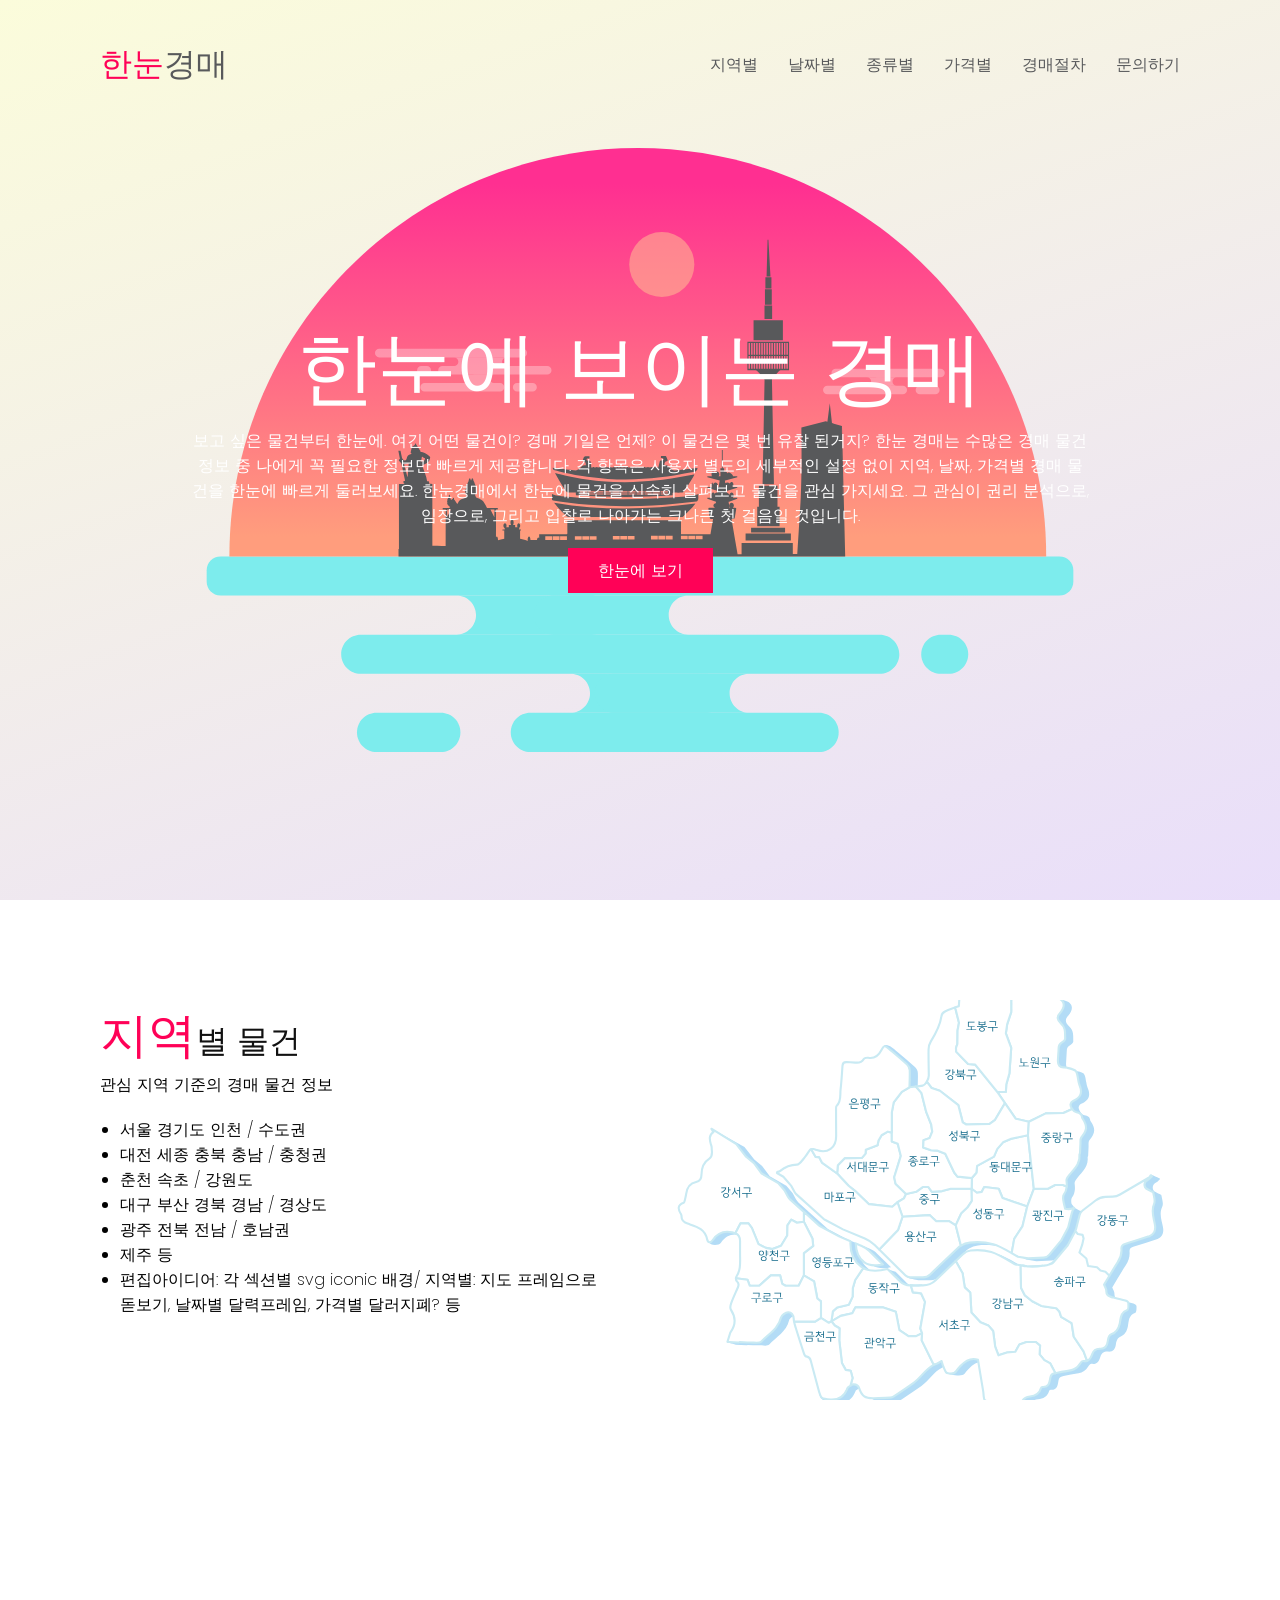
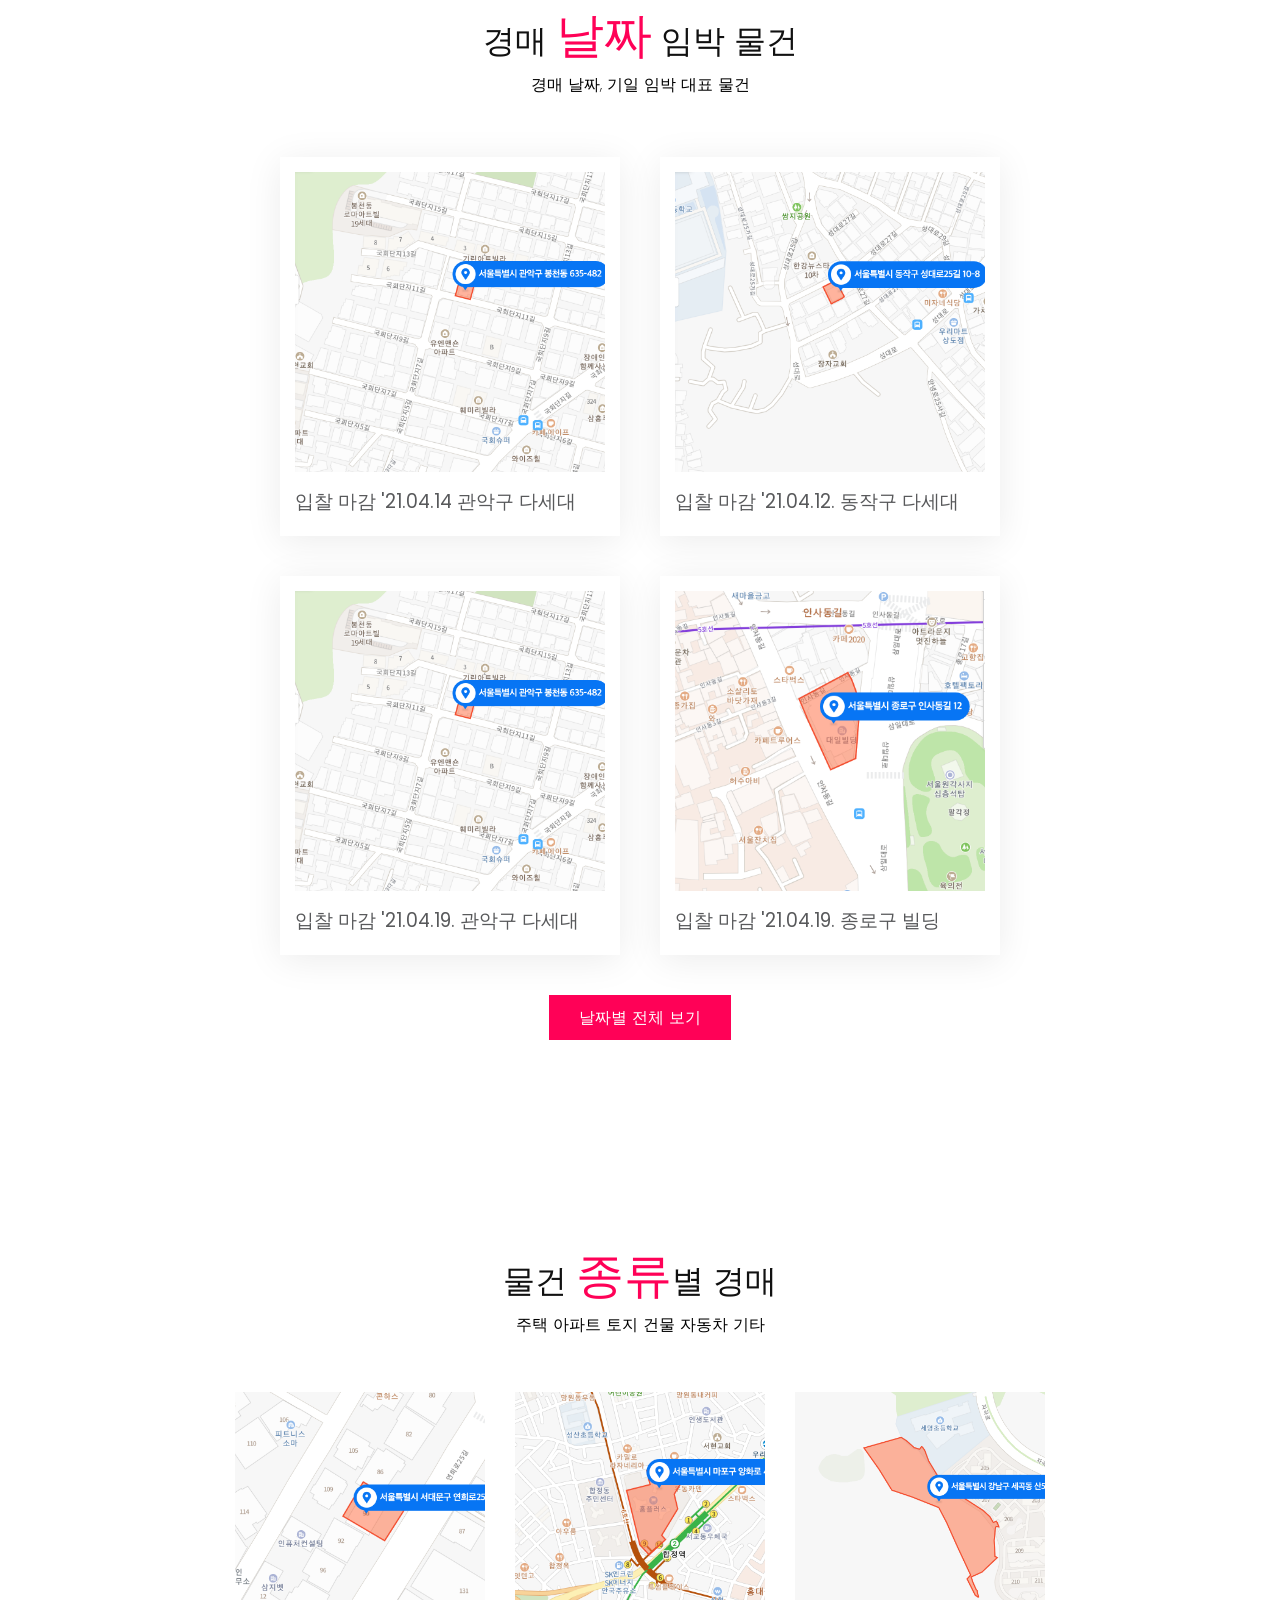
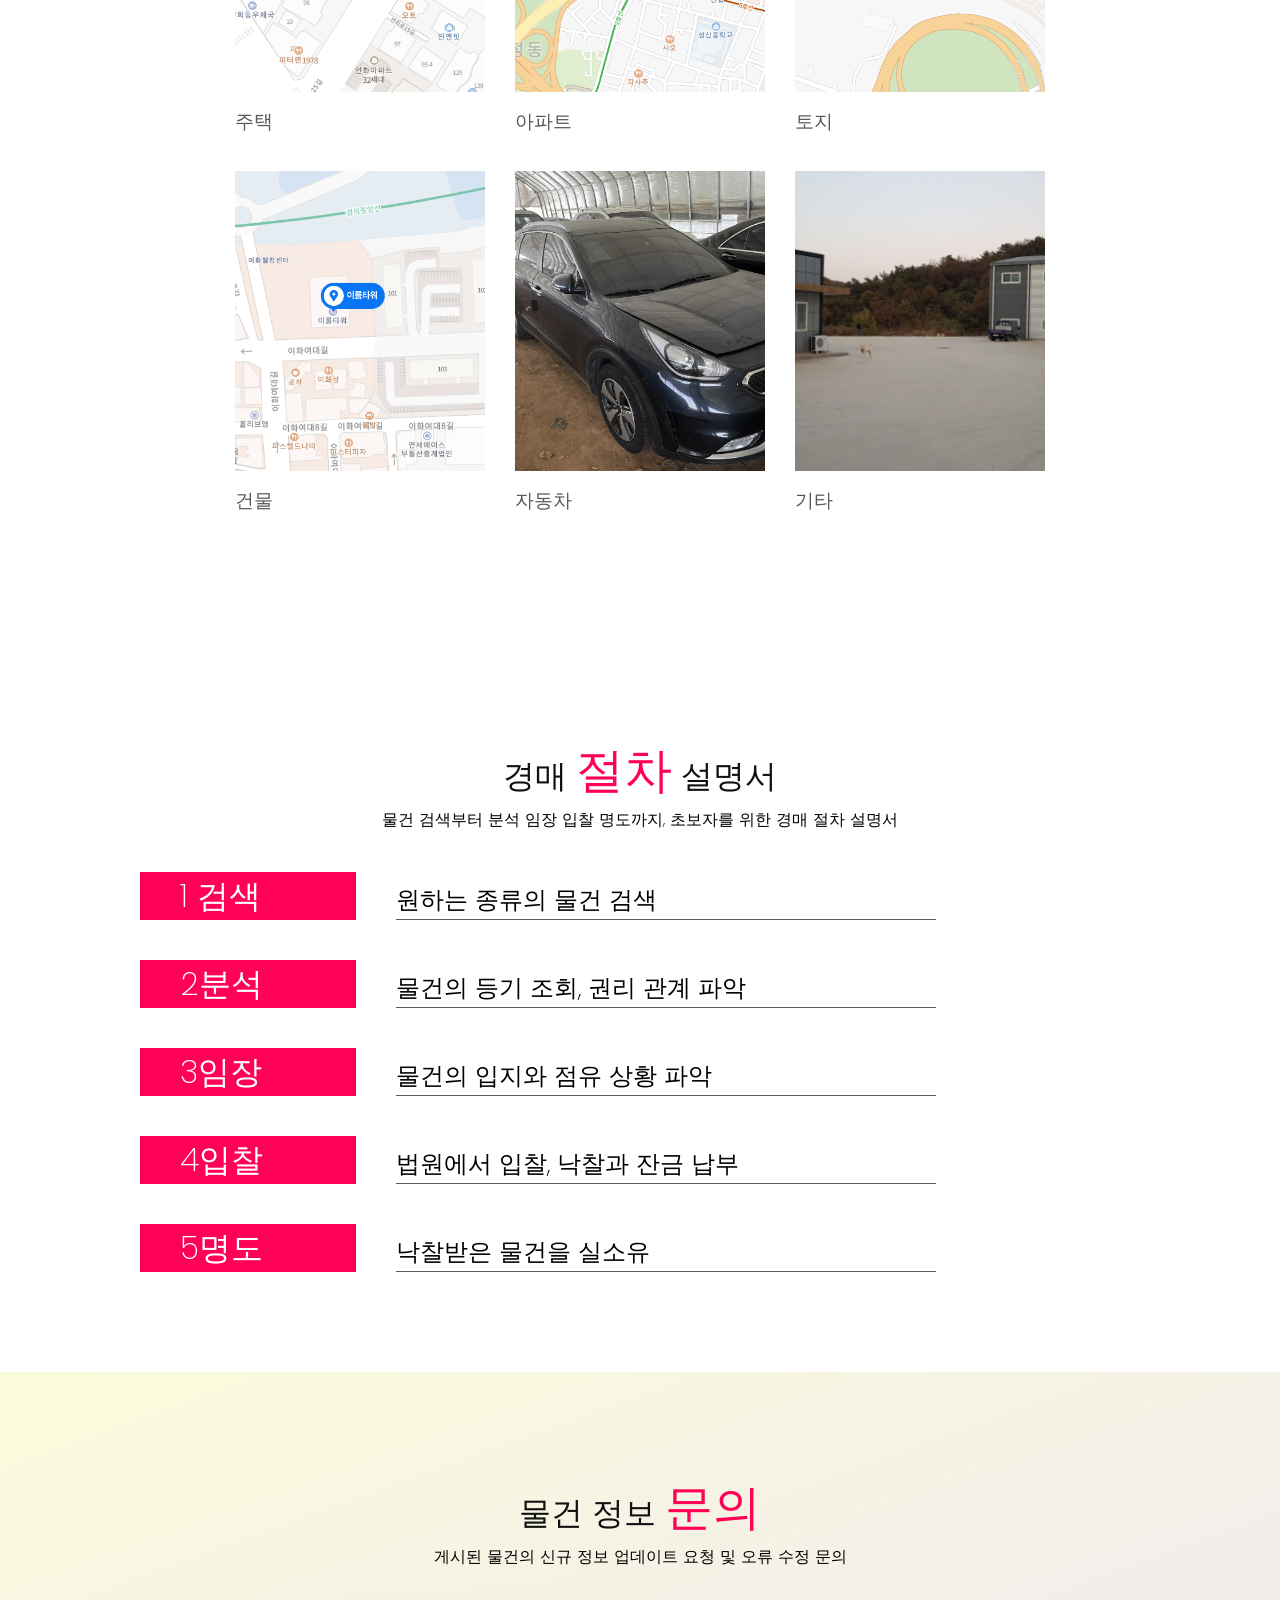
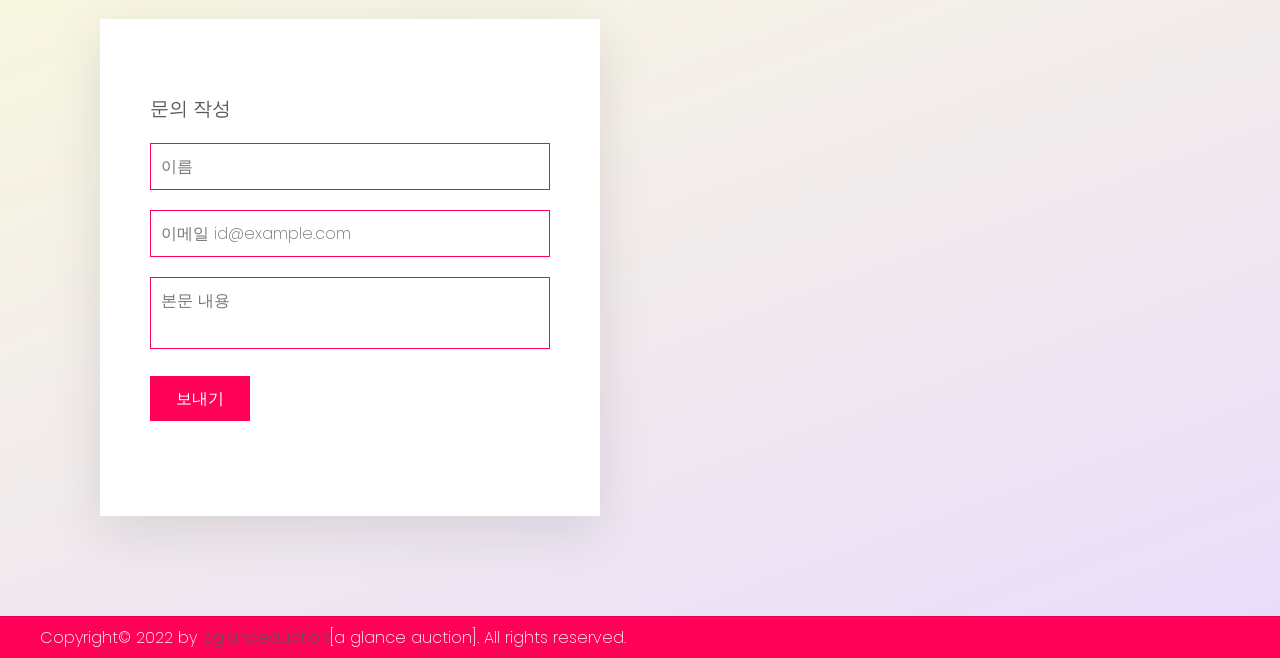
==== index.html @ e955fc2a "Add files via upload" ====
<!DOCTYPE html>
<html lang="en ko">

<head>
    <meta charset="UTF-8">
    <meta http-equiv="X-UA-Compatible" content="IE=edge">
    <meta name="viewport" content="width=device-width, initial-scale=1.0">
    <title>한눈경매 | 원하는 경매 정보를 한눈에</title>

    <link rel="stylesheet" href="responsive-web.css">
    <link href="https://hangeul.pstatic.net/hangeul_static/css/nanum-gothic.css" rel="stylesheet">
    <link rel="stylesheet" href="https://cdnjs.cloudflare.com/ajax/libs/font-awesome/6.1.1/css/all.min.css" integrity="sha512-KfkfwYDsLkIlwQp6LFnl8zNdLGxu9YAA1QvwINks4PhcElQSvqcyVLLD9aMhXd13uQjoXtEKNosOWaZqXgel0g==" crossorigin="anonymous" referrerpolicy="no-referrer" />
    <!-- <script src="https://use.fontawesome.com/75bee52499.js"></script> -->
</head>

<body>
    <header>
        <a href="" class="logo"><span>한눈</span>경매</a>
        <div class="menuToggle" onclick="toggleMenu();"></div>
        <ul class="navigation">
            <li><a href="#location">지역별</a></li>
            <li><a href="#date">날짜별</a></li>
            <li><a href="#category">종류별</a></li>
            <li><a href="#price">가격별</a></li>
            <li><a href="#protocol">경매절차</a></li>
            <li><a href="#contact">문의하기</a></li>
        </ul>
    </header>
    <div class="back-gradient">
        <section class="banner" id="banner">
            <div class="content">
                <h2>한눈에 보이는 경매</h2>
                <p>보고 싶은 물건부터 한눈에. 여긴 어떤 물건이? 경매 기일은 언제? 이 물건은 몇 번 유찰 된거지? 한눈 경매는 수많은 경매 물건 정보 중 나에게 꼭 필요한 정보만 빠르게 제공합니다. 각 항목은 사용자 별도의 세부적인 설정 없이 지역, 날짜, 가격별 경매 물건을 한눈에 빠르게 둘러보세요. 한눈경매에서 한눈에 물건을 신속히 살펴보고 물건을 관심 가지세요. 그 관심이 권리 분석으로, 임장으로, 그리고 입찰로 나아가는 크나큰 첫 걸음일 것입니다.   
                </p>
                <a href="#" class="btn">한눈에 보기</a>
            </div>
        </section>
    </div>
    
    <section class="location" id="location">
        <div class="row">
            <div class="col50">
                <h2 class="titleText"><span>지역</span>별 물건</h2>
                <p>관심 지역 기준의 경매 물건 정보</p>
                <ul>
                    <li>서울 경기도 인천 / 수도권</li>
                    <li>대전 세종 충북 충남 / 충청권</li>
                    <li>춘천 속초 / 강원도</li>
                    <li>대구 부산 경북 경남 / 경상도</li>
                    <li>광주 전북 전남 / 호남권</li>
                    <li>제주 등</li>
                    <li> 편집아이디어: 각 섹션별 svg iconic 배경/ 지역별: 지도 프레임으로 돋보기, 날짜별 달력프레임, 가격별 달러지폐? 등</li>
                </ul>
            </div>
            <div class="col50">
                <div class="imgBx">
                    <img src="seoul-text.svg" alt="Seoul">
                </div>
            </div>
        </div>
    </section>
    <section class="date" id="date">
        <div class="title">
            <h2 class="titleText">경매 <span>날짜</span> 임박 물건</h2>
            <p>경매 날짜, 기일 임박 대표 물건</p>
        </div>
        <div class="content">
            <div class="box">
                <div class="imgBx">
                    <img src="date-0412-01.png" alt="">
                </div>
                <div class="text">
                    <h3>입찰 마감 '21.04.12. 동작구 다세대</h3>
                </div>
            </div>
            <div class="box">
                <div class="imgBx">
                    <img src="date-0414-01.png" alt="">
                </div>
                <div class="text">
                    <h3>입찰 마감 '21.04.14 관악구 다세대</h3>
                </div>
            </div>
            <div class="box">
                <div class="imgBx">
                    <img src="date-0419-01.png" alt="">
                </div>
                <div class="text">
                    <h3>입찰 마감 '21.04.19. 종로구 빌딩</h3>
                </div>
            </div>
            <div class="box">
                <div class="imgBx">
                    <img src="date-0419-02.png" alt="">
                </div>
                <div class="text">
                    <h3>입찰 마감 '21.04.19. 관악구 다세대</h3>
                </div>
            </div>
            <div class="title">
                <a href="#" class="btn">날짜별 전체 보기</a>
            </div>
    </section>
    <section class="category" id="category">
        <div class="title">
            <h2 class="titleText">물건 <span>종류</span>별 경매</h2>
            <p>주택 아파트 토지 건물 자동차 기타</p>
        </div>
        <div class="content">
            <div class="box">
                <div class="imgBx">
                    <img src="category-house-01.png" alt="">
                </div>
                <div class="text">
                    <h3>주택</h3>
                </div>
            </div>
            <div class="box">
                <div class="imgBx">
                    <img src="category-apt-01.png" alt="">
                </div>
                <div class="text">
                    <h3>아파트</h3>
                </div>
            </div>
            <div class="box">
                <div class="imgBx">
                    <img src="category-terra-01.png" alt="">
                </div>
                <div class="text">
                    <h3>토지</h3>
                </div>
            </div>
            <div class="box">
                <div class="imgBx">
                    <img src="category-building-01.png" alt="">
                </div>
                <div class="text">
                    <h3>건물</h3>
                </div>
            </div>
            <div class="box">
                <div class="imgBx">
                    <img src="category-car-01.jpg" alt="">
                </div>
                <div class="text">
                    <h3>자동차</h3>
                </div>
            </div>
            <div class="box">
                <div class="imgBx">
                    <img src="category-factory-02.jpg" alt="">
                </div>
                <div class="text">
                    <h3>기타</h3>
                </div>
            </div>
        </div>
    </section>
    <section class="protocol" id="protocol">
        <div class="title">
            <h2 class="titleText">경매 <span>절차</span> 설명서</h2>
            <p>물건 검색부터 분석 임장 입찰 명도까지, 초보자를 위한 경매 절차 설명서</p>
        </div>
        <div class="content">
            <div class="box">
                <!-- <div class="imgBx">
                    <img src="" alt="">
                </div> -->
                <div class="text">
                    <h3><span>1</span> 검색</h3>
                    <p>원하는 종류의 물건 검색</p>
                </div>
            </div>
            <div class="box">
                <!-- <div class="imgBx">
                    <img src="" alt="">
                </div> -->
                <div class="text">
                    <h3><span>2</span>분석</h3>
                    <p>물건의 등기 조회, 권리 관계 파악</p>
                </div>
            </div>
            <div class="box">
                <!-- <div class="imgBx">
                    <img src="" alt="">
                </div> -->
                <div class="text">
                    <h3><span>3</span>임장</h3>
                    <p>물건의 입지와 점유 상황 파악</p>
                </div>
            </div>
            <div class="box">
                <!-- <div class="imgBx">
                    <img src="" alt="">
                </div> -->
                <div class="text">
                    <h3><span>4</span>입찰</h3>
                    <p>법원에서 입찰, 낙찰과 잔금 납부</p>
                </div>
            </div>
            <div class="box">
                <!-- <div class="imgBx">
                    <img src="" alt="">
                </div> -->
                <div class="text">
                    <h3><span>5</span>명도</h3>
                    <p>낙찰받은 물건을 실소유</p>
                </div>
            </div>
    </section>
    <div class="back-gradient">
        <section class="contact" id="contact">
            <div class="title">
                <h2 class="titleText">물건 정보 <span>문의</span></h2>
                <p>게시된 물건의 신규 정보 업데이트 요청 및 오류 수정 문의</p>
            </div>
            <div class="contactForm">
                <h3>문의 작성</h3>
                <div class="inputBox">
                    <input type="text" placeholder="이름">
                </div>
                <div class="inputBox">
                    <input type="text" placeholder="이메일 id@example.com">
                </div>
                <div class="inputBox">
                    <textarea type="submit" placeholder="본문 내용"></textarea>
                </div>
                <div class="inputBox">
                    <input type="submit" value="보내기">
                </div>
            </div>
        </section>     
    </div>
    <div class="copyright">
        <p>Copyright© 2022 by <a href="#">aglanceauction</a>[a glance auction]. All rights reserved.</p>
    </div>
    <script>
        window.addEventListener('scroll', function () {
            const header = document.querySelector('header');
            header.classList.toggle('sticky', window.scrollY > 0);
        })

        function toggleMenu(){
            const menuToggle = document.querySelector('.menuToggle');
            menuToggle.classList.toggle('active');
            const navigation = document.querySelector('.navigation');
            navigation.classList.toggle('active');
        }
    </script>

</body>

</html>
---- responsive-web.css ----
@import url("https://fonts.googleapis.com/css2?family=PT+Sans&family=Poppins:wght@100;200;300;400;500;600;700;800;900&display=swap");

* {
    margin: 0;
    padding: 0;
    box-sizing: border-box;
    font-family: 'NanumGothic';
    font-family: "Poppins", sans-serif;
    font-weight: 200;
    scroll-behavior: smooth;
}

p {
    font-weight: 200;
}
.back-gradient {
    background-image: linear-gradient(-20deg, #e9defa 0%, #fbfcdb 100%);
}
.banner {
    /* border: 1px dashed red; */
    position: relative;
    width: 100%;
    min-height: 100vh;
    display: flex;
    justify-content: center;
    align-items: center;
    background-size: 100%;
    background: url(seoul-vector.svg);
    background-position: center;
    background-repeat: no-repeat;
}

.banner .content {
    max-width: 900px;
    text-align: center;
}

.banner .content h2 {
    font-size: 5em;
    color: #fff;
}

.banner .content p {
    font-size: 1em;
    color: #fff;
}

.btn {
    font-size: 1em;
    color: #fff;
    background: #ff0157;
    display: inline-block;
    padding: 10px 30px;
    margin-top: 20px;
    text-transform: uppercase;
    text-decoration: none;
    letter-spacing: inherit;
    transition: 0.5s;
}

.btn:hover {
    letter-spacing: 4px;
}

header {
    position: fixed;
    top: 0;
    left: 0;
    width: 100%;
    padding: 40px 100px;
    z-index: 10000;
    display: flex;
    justify-content: space-between;
    align-items: center;
    font-weight: 400;
    transition: 0.5s;

}

header.sticky {
    /* background: #ff0157; */
    background: #fff;
    padding: 10px 100px;
    box-shadow: 0 5px 20px rgba(0, 0, 0, 0.05);
}

header .logo {
    color: #58595b;
    font-weight: 400;
    font-size: 2em;
    text-decoration: none;
}

header.sticky .logo {
    /* color:#fff; */
    color: #58595b;
}

header .logo span {
    color: #ff0157;
    font-weight: 400;
}

header .navigation {
    position: relative;
    display: flex;
}

header .navigation li {
    list-style: none;
    margin-left: 30px;
}

header .navigation li a {
    text-decoration: none;
    color: #58595b;
    font-weight: 400;
}

header.sticky .navigation li a {
    /* color: #fff; */
    color: #58595b;
}

header .navigation li a:hover {
    color: #ff0157
}

section {
    padding: 100px;
}

.row {
    position: relative;
    width: 100%;
    display: flex;
    justify-content: space-between;
    /* justify-content: space-around; */

}

.row .col50 {
    position: relative;
    width: 48%;
    /* border: 1px dashed red; */
}

.titleText {
    color: #111;
    font-size: 2em;
    font-weight: 300;
}

.titleText span {
    color: #ff0157;
    font-weight: 400;
    font-size: 1.5em;
}

.row .col50 ul {
    margin: 20px;
}

.row .col50 .imgBx {
    position: relative;
    width: 100%;
    min-height: 400px;
    /* border: 1px dashed coral; */
}

.row .col50 .imgBx img {
    position: absolute;
    top: 0;
    left: 0;
    width: 100%;
    height: 100%;
    object-fit: cover;
}

.title {
    width: 100%;
    display: flex;
    justify-content: center;
    align-items: center;
    flex-direction: column;
}

.date .content {
    display: flex;
    justify-content: center;
    flex-wrap: wrap;
    flex-direction: row-reverse;
    margin-top: 40px;
}

.date .content .box {
    width: 340px;
    margin: 20px;
    border: 15px solid #fff;
    box-shadow: 0 5px 35px rgba(0, 0, 0, 0.08);
}

.date .content .box .imgBx {
    position: relative;
    width: 100%;
    height: 300px;
    /* border: 1px dashed blue; */
}

.date .content .box .imgBx img {
    position: absolute;
    top: 0;
    left: 0;
    width: 100%;
    height: 100%;
    object-fit: cover;
}

.date .content .box .text {
    padding: 15px 0 5px;
}

.date .content .box .text h3 {
    font-weight: 400;
    color: #58595b;
}

.category .content {
    display: flex;
    justify-content: center;
    flex-wrap: wrap;
    flex-direction: row;
    margin-top: 40px;
}

.category .content .box {
    /* border: 1px dashed blue; */
    width: 250px;
    margin: 15px;
}

.category .content .box .imgBx {
    /* border: 1px dashed green; */
    position: relative;
    width: 100%;
    height: 300px;
}

.category .content .box .imgBx img {
    position: absolute;
    top: 0;
    left: 0;
    width: 100%;
    height: 100%;
    object-fit: cover;
}

.category .content .box .text {
    padding: 15px 0 5px;
}

.category .content .box .text h3 {
    font-weight: 400;
    color: #58595b;
}

.protocol .content {
    display: flex;
    justify-content: center;
    flex-wrap: wrap;
    flex-direction: column;
    margin-top: 40px;
    gap: 40px;
    /* align-items: center; */
}
.protocol .content .box {
    width: 100%;
    /* border: 1px dashed red; */
}
.protocol .content .text {
    display: flex;
}

.protocol .content .text h3 {
    font-weight: 400;
    font-size: 2em;
    text-align: left;
    margin: 0 40px;
    padding-left: 40px;
    color: #fff;
    width: 20%;
    background: #ff0157;
}

.protocol .content .text p {
    font-weight: 200;
    font-size: 1.5em;
    /* margin-left: 40px; */
    margin-top: 10px;
    border-bottom: 1px solid #58595b;
    width: 50%;
}
.contactForm {
padding: 75px 50px;
background: #fff;
box-shadow: 0 15px 50px rgba(0, 0, 0, 0.1);
max-width: 500px;
margin-top: 50px;
}
.contactForm h3 {
    color: #58595b;
    font-size: 1.2em;
    margin-bottom: 20px;
    font-weight: 400;
}
.contactForm .inputBox {
    position: relative;
    width: 100%;
    margin-bottom: 20px;
}
.contactForm .inputBox textarea,
.contactForm .inputBox input {
    width: 100%;
    border: 1px solid #ff0157;
    padding: 10px;
    color: #111;
    /* outline: none; */
    font-size: 16px;
    resize: none;
} 
.contactForm .inputBox input[type="submit"] {
    font-size: 1em;
    color: #fff;
    background: #ff0157;
    /* display: inline-block; */
    letter-spacing: normal;
    transition: 0.5s;
    max-width: 100px;
    font-weight: 400;
    border: none;
    cursor: pointer;
}
.copyright {
    padding: 8px 40px;
    border-top: 1px solid rgba(0, 0, 0, 0.1);
    background: #ff0157;
    /* text-align: center; */
}
.copyright p {
    color: #fff;
}
.copyright a {
    color: #58595b;
    text-decoration: none;
}
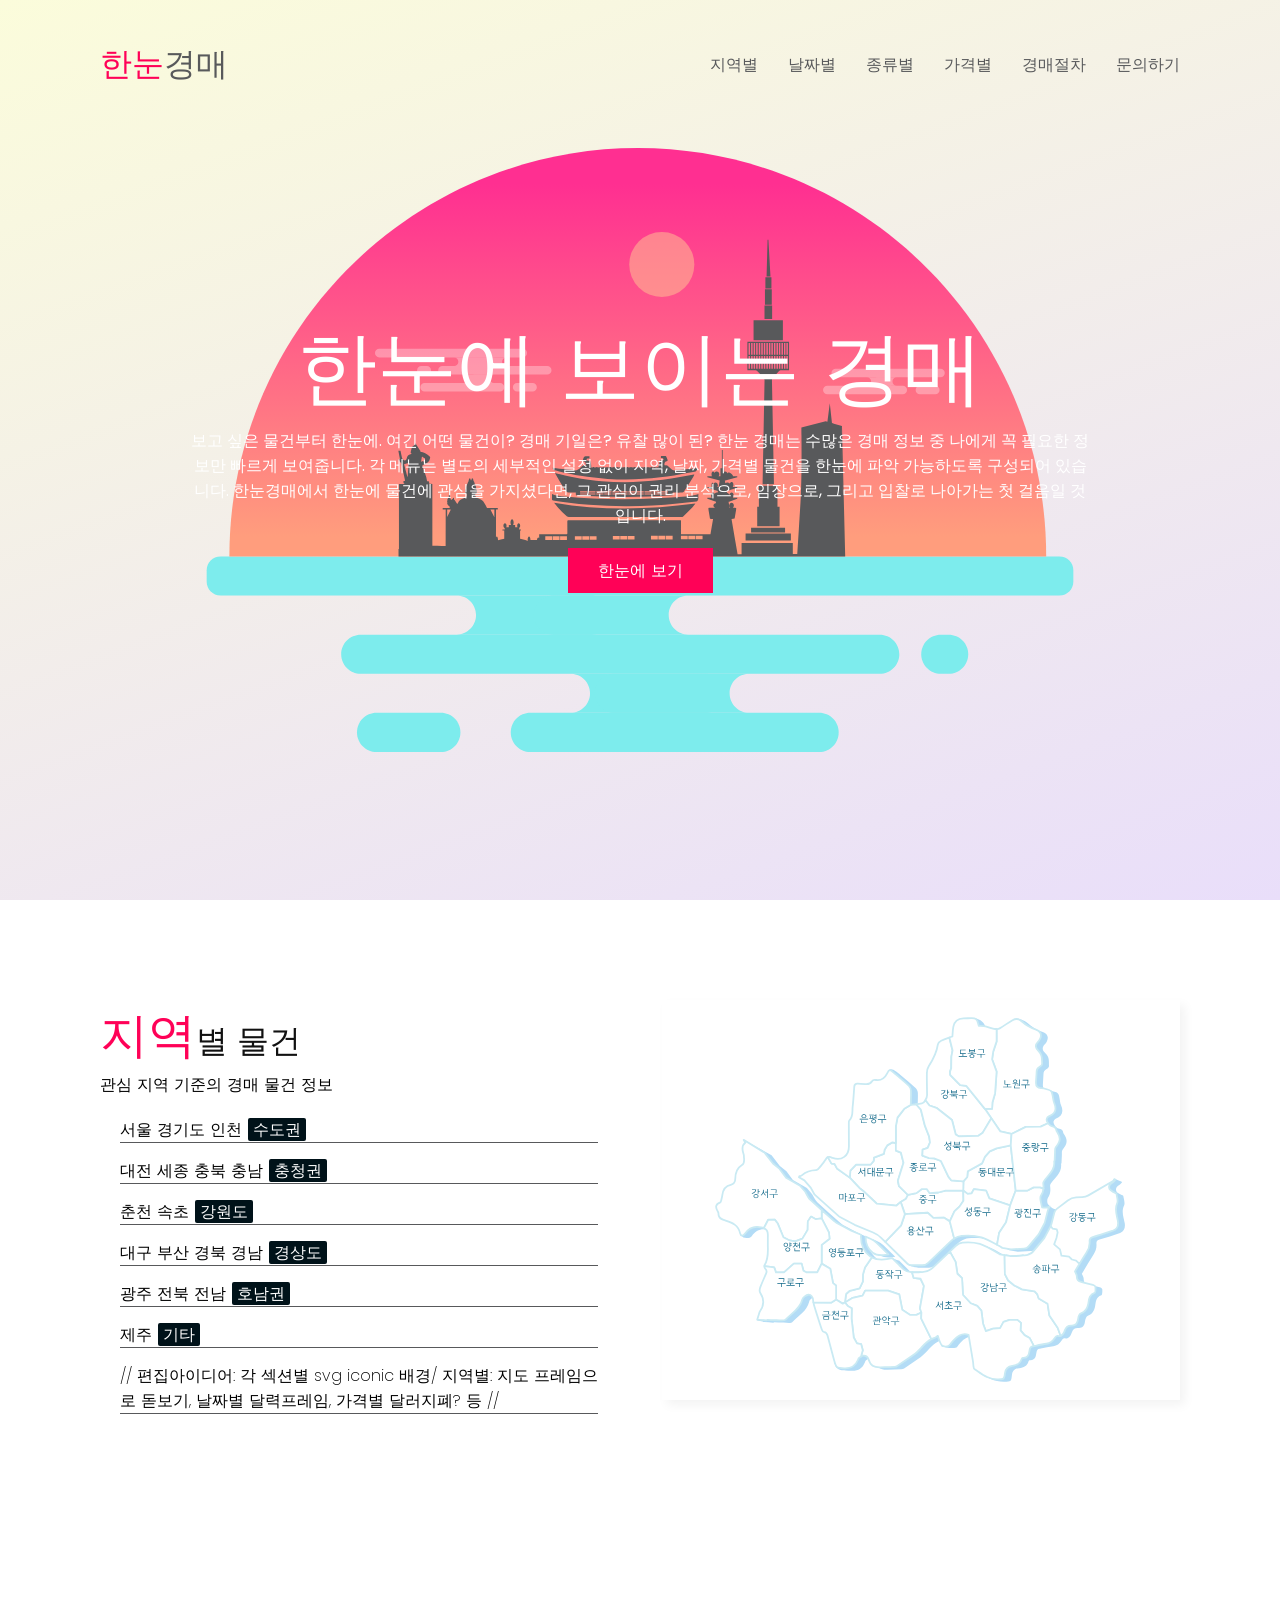
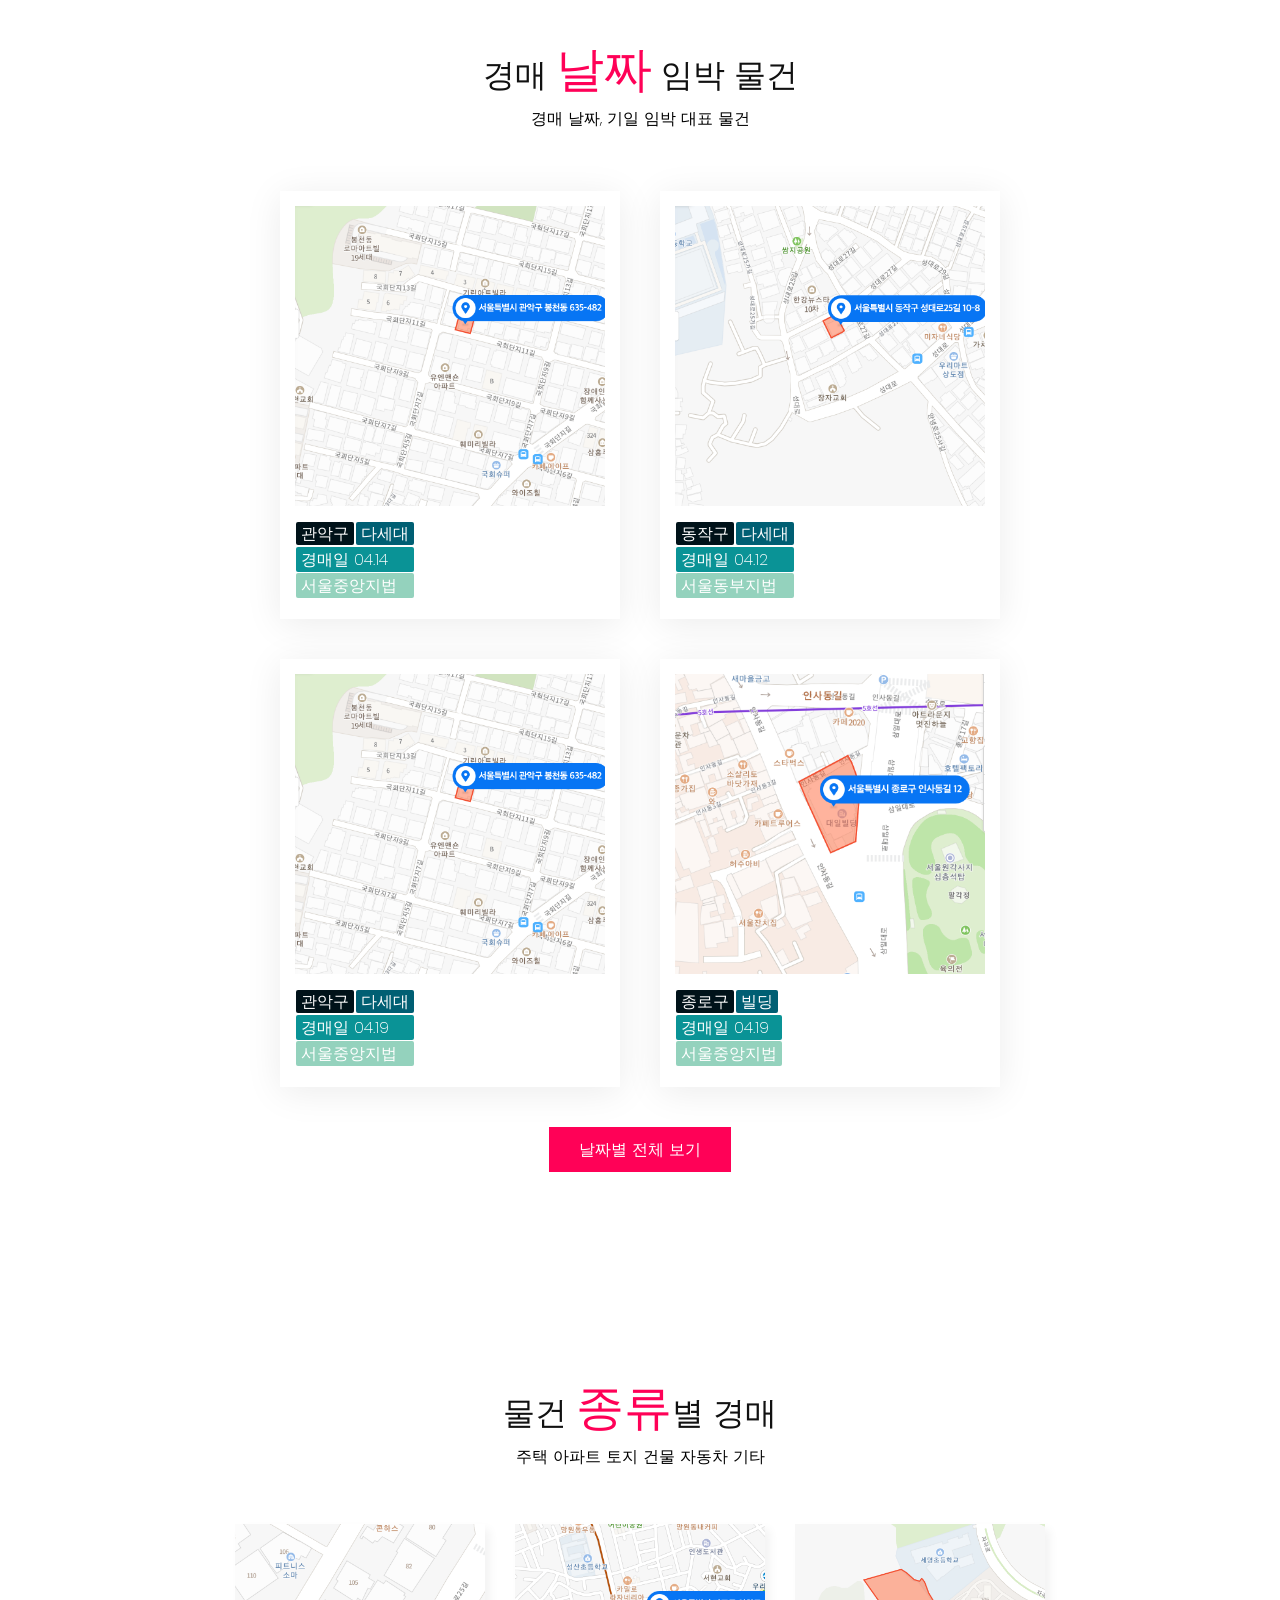
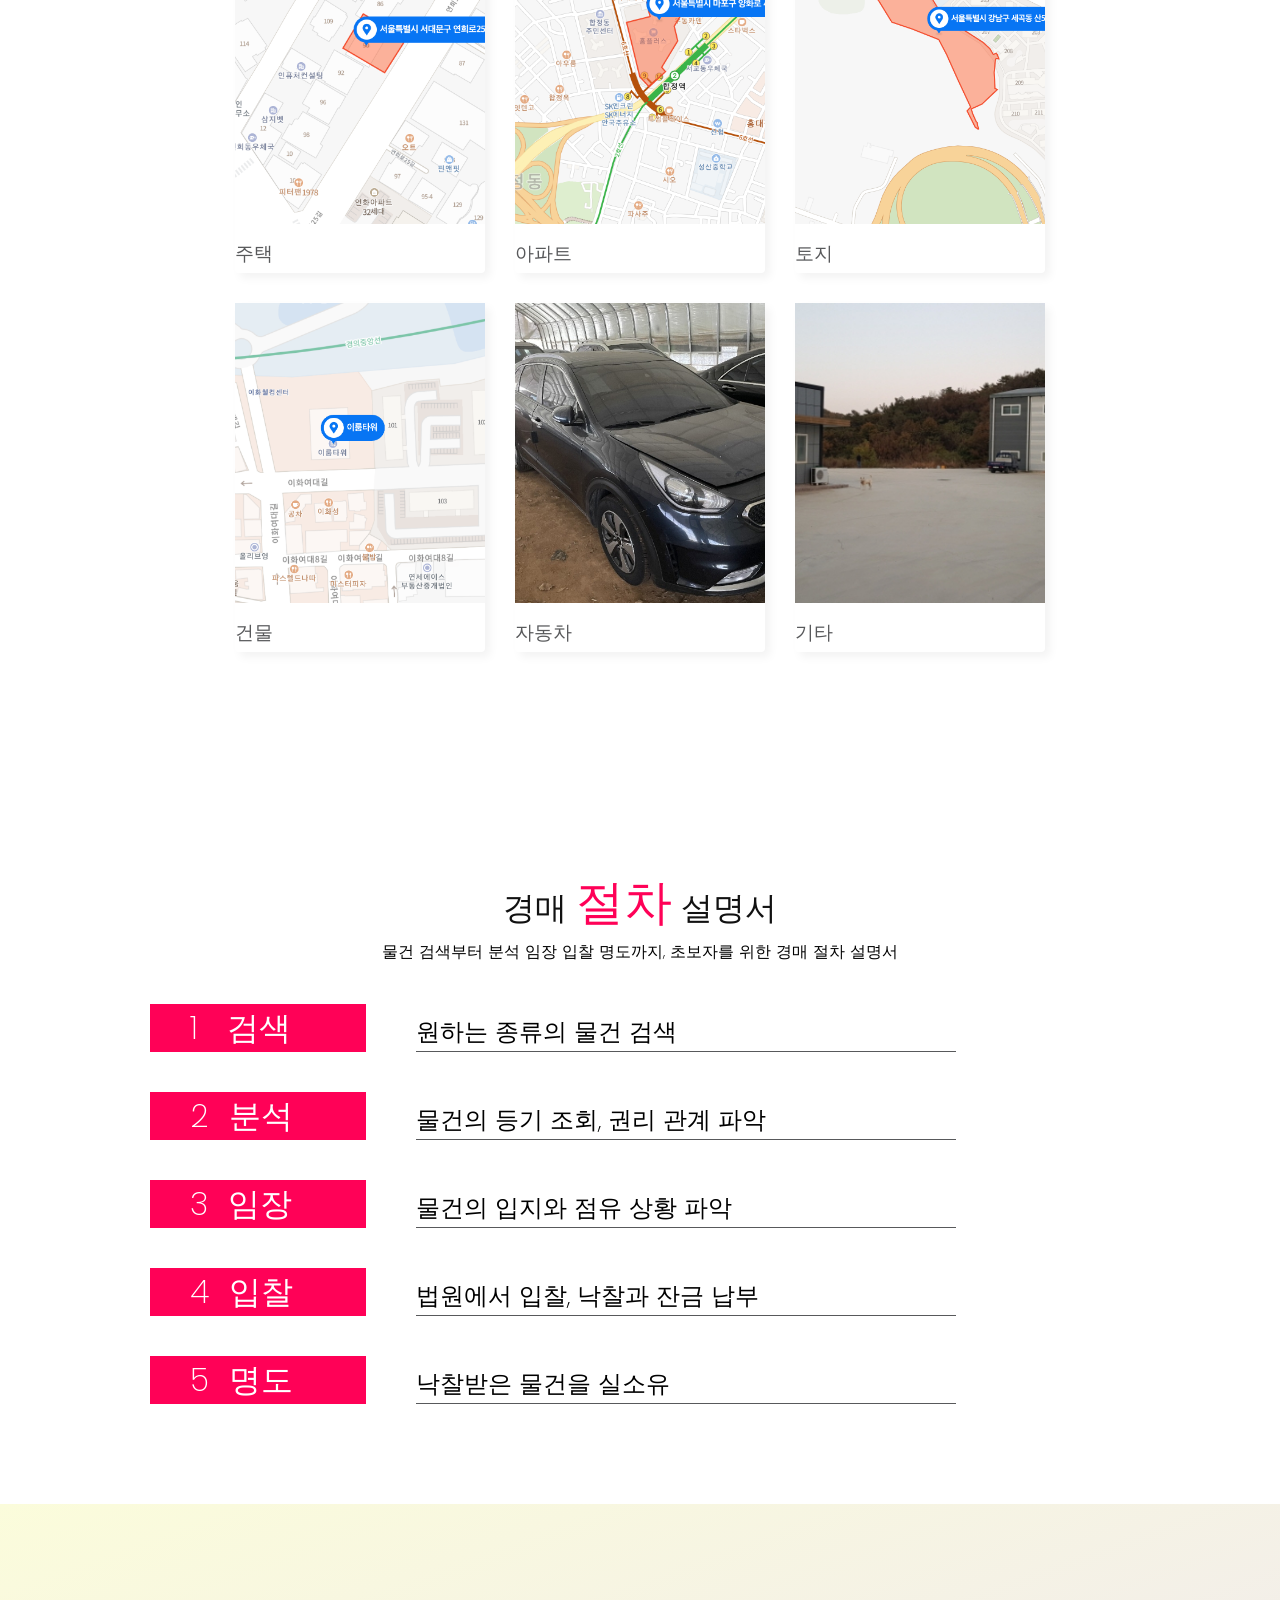
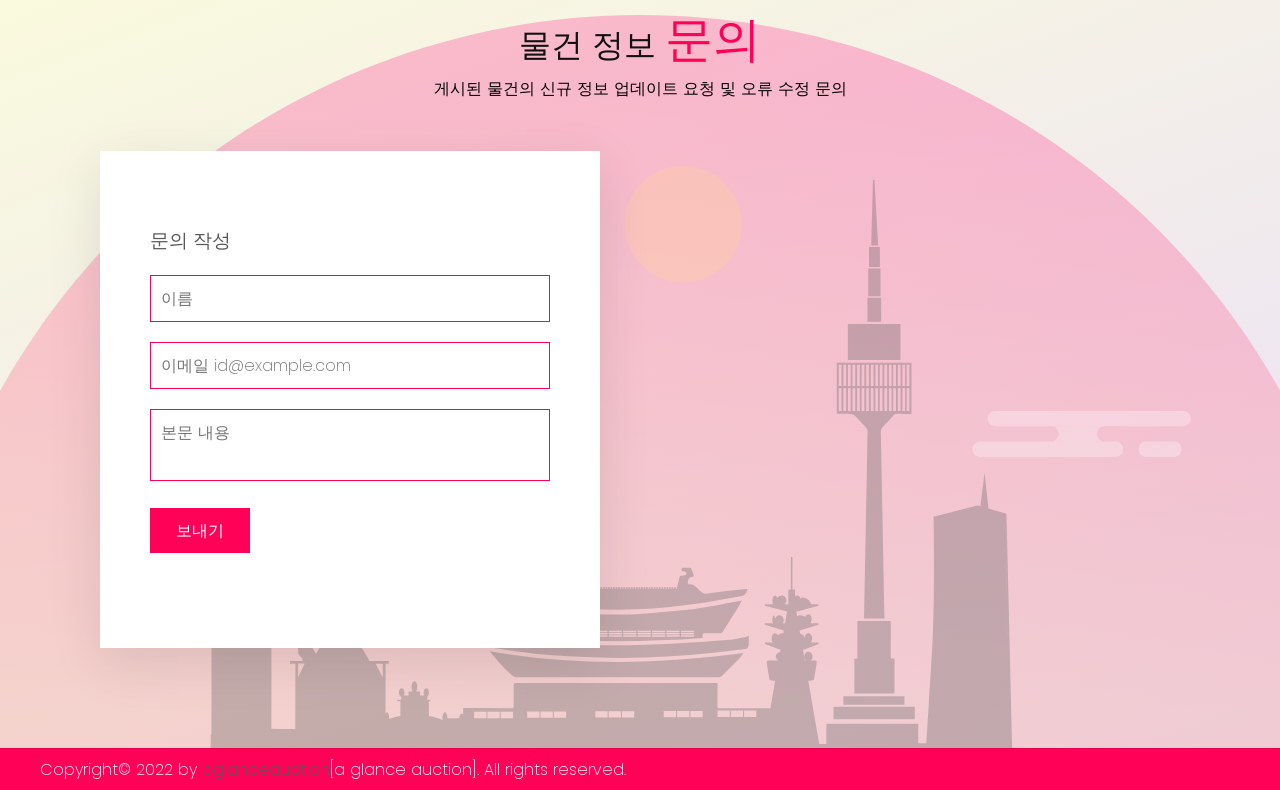
==== commit 6f218f8b: "commit - responsive and UI update" ====
--- a/index.html
+++ b/index.html
@@ -9,7 +9,9 @@
 
     <link rel="stylesheet" href="responsive-web.css">
     <link href="https://hangeul.pstatic.net/hangeul_static/css/nanum-gothic.css" rel="stylesheet">
-    <link rel="stylesheet" href="https://cdnjs.cloudflare.com/ajax/libs/font-awesome/6.1.1/css/all.min.css" integrity="sha512-KfkfwYDsLkIlwQp6LFnl8zNdLGxu9YAA1QvwINks4PhcElQSvqcyVLLD9aMhXd13uQjoXtEKNosOWaZqXgel0g==" crossorigin="anonymous" referrerpolicy="no-referrer" />
+    <link rel="stylesheet" href="https://cdnjs.cloudflare.com/ajax/libs/font-awesome/6.1.1/css/all.min.css"
+        integrity="sha512-KfkfwYDsLkIlwQp6LFnl8zNdLGxu9YAA1QvwINks4PhcElQSvqcyVLLD9aMhXd13uQjoXtEKNosOWaZqXgel0g=="
+        crossorigin="anonymous" referrerpolicy="no-referrer" />
     <!-- <script src="https://use.fontawesome.com/75bee52499.js"></script> -->
 </head>
 
@@ -26,30 +28,33 @@
             <li><a href="#contact">문의하기</a></li>
         </ul>
     </header>
+
     <div class="back-gradient">
         <section class="banner" id="banner">
             <div class="content">
                 <h2>한눈에 보이는 경매</h2>
-                <p>보고 싶은 물건부터 한눈에. 여긴 어떤 물건이? 경매 기일은 언제? 이 물건은 몇 번 유찰 된거지? 한눈 경매는 수많은 경매 물건 정보 중 나에게 꼭 필요한 정보만 빠르게 제공합니다. 각 항목은 사용자 별도의 세부적인 설정 없이 지역, 날짜, 가격별 경매 물건을 한눈에 빠르게 둘러보세요. 한눈경매에서 한눈에 물건을 신속히 살펴보고 물건을 관심 가지세요. 그 관심이 권리 분석으로, 임장으로, 그리고 입찰로 나아가는 크나큰 첫 걸음일 것입니다.   
+                <p>보고 싶은 물건부터 한눈에. 여긴 어떤 물건이? 경매 기일은? 유찰 많이 된? 한눈 경매는 수많은 경매 정보 중 나에게 꼭 필요한 정보만 빠르게 보여줍니다. 각
+                    메뉴는 별도의 세부적인 설정 없이 지역, 날짜, 가격별 물건을 한눈에 파악 가능하도록 구성되어 있습니다. 한눈경매에서 한눈에 물건에 관심을 가지셨다면, 그 관심이 권리
+                    분석으로, 임장으로, 그리고 입찰로 나아가는 첫 걸음일 것입니다.
                 </p>
                 <a href="#" class="btn">한눈에 보기</a>
             </div>
         </section>
     </div>
-    
+
     <section class="location" id="location">
         <div class="row">
             <div class="col50">
                 <h2 class="titleText"><span>지역</span>별 물건</h2>
                 <p>관심 지역 기준의 경매 물건 정보</p>
                 <ul>
-                    <li>서울 경기도 인천 / 수도권</li>
-                    <li>대전 세종 충북 충남 / 충청권</li>
-                    <li>춘천 속초 / 강원도</li>
-                    <li>대구 부산 경북 경남 / 경상도</li>
-                    <li>광주 전북 전남 / 호남권</li>
-                    <li>제주 등</li>
-                    <li> 편집아이디어: 각 섹션별 svg iconic 배경/ 지역별: 지도 프레임으로 돋보기, 날짜별 달력프레임, 가격별 달러지폐? 등</li>
+                    <li>서울 경기도 인천 <span class="bid-location">수도권</span></li>
+                    <li>대전 세종 충북 충남 <span class="bid-location">충청권</span></li>
+                    <li>춘천 속초 <span class="bid-location">강원도</span></li>
+                    <li>대구 부산 경북 경남 <span class="bid-location">경상도</span></li>
+                    <li>광주 전북 전남 <span class="bid-location">호남권</span></li>
+                    <li>제주 <span class="bid-location">기타</span></li>
+                    <li> // 편집아이디어: 각 섹션별 svg iconic 배경/ 지역별: 지도 프레임으로 돋보기, 날짜별 달력프레임, 가격별 달러지폐? 등 //</li>
                 </ul>
             </div>
             <div class="col50">
@@ -70,15 +75,20 @@
                     <img src="date-0412-01.png" alt="">
                 </div>
                 <div class="text">
-                    <h3>입찰 마감 '21.04.12. 동작구 다세대</h3>
-                </div>
+                    <p><span class="bid-location">동작구</span><span class="bid-item">다세대</span></p>
+                    <p class="bid-date">경매일 04.12</p>
+                    <p class="bid-court">서울동부지법</p>
+                </div>
+
             </div>
             <div class="box">
                 <div class="imgBx">
                     <img src="date-0414-01.png" alt="">
                 </div>
                 <div class="text">
-                    <h3>입찰 마감 '21.04.14 관악구 다세대</h3>
+                    <p><span class="bid-location">관악구</span><span class="bid-item">다세대</span></p>
+                    <p class="bid-date">경매일 04.14</p>
+                    <p class="bid-court">서울중앙지법</p>
                 </div>
             </div>
             <div class="box">
@@ -86,7 +96,9 @@
                     <img src="date-0419-01.png" alt="">
                 </div>
                 <div class="text">
-                    <h3>입찰 마감 '21.04.19. 종로구 빌딩</h3>
+                    <p><span class="bid-location">종로구</span><span class="bid-item">빌딩</span></p>
+                    <p class="bid-date">경매일 04.19</p>
+                    <p class="bid-court">서울중앙지법</p>
                 </div>
             </div>
             <div class="box">
@@ -94,8 +106,11 @@
                     <img src="date-0419-02.png" alt="">
                 </div>
                 <div class="text">
-                    <h3>입찰 마감 '21.04.19. 관악구 다세대</h3>
-                </div>
+                    <p><span class="bid-location">관악구</span><span class="bid-item">다세대</span></p>
+                    <p class="bid-date">경매일 04.19</p>
+                    <p class="bid-court">서울중앙지법</p>
+                </div>
+
             </div>
             <div class="title">
                 <a href="#" class="btn">날짜별 전체 보기</a>
@@ -165,8 +180,8 @@
         <div class="content">
             <div class="box">
                 <!-- <div class="imgBx">
-                    <img src="" alt="">
-                </div> -->
+                        <img src="" alt="">
+                    </div> -->
                 <div class="text">
                     <h3><span>1</span> 검색</h3>
                     <p>원하는 종류의 물건 검색</p>
@@ -174,8 +189,8 @@
             </div>
             <div class="box">
                 <!-- <div class="imgBx">
-                    <img src="" alt="">
-                </div> -->
+                        <img src="" alt="">
+                    </div> -->
                 <div class="text">
                     <h3><span>2</span>분석</h3>
                     <p>물건의 등기 조회, 권리 관계 파악</p>
@@ -183,8 +198,8 @@
             </div>
             <div class="box">
                 <!-- <div class="imgBx">
-                    <img src="" alt="">
-                </div> -->
+                        <img src="" alt="">
+                    </div> -->
                 <div class="text">
                     <h3><span>3</span>임장</h3>
                     <p>물건의 입지와 점유 상황 파악</p>
@@ -192,8 +207,8 @@
             </div>
             <div class="box">
                 <!-- <div class="imgBx">
-                    <img src="" alt="">
-                </div> -->
+                        <img src="" alt="">
+                    </div> -->
                 <div class="text">
                     <h3><span>4</span>입찰</h3>
                     <p>법원에서 입찰, 낙찰과 잔금 납부</p>
@@ -201,8 +216,8 @@
             </div>
             <div class="box">
                 <!-- <div class="imgBx">
-                    <img src="" alt="">
-                </div> -->
+                        <img src="" alt="">
+                    </div> -->
                 <div class="text">
                     <h3><span>5</span>명도</h3>
                     <p>낙찰받은 물건을 실소유</p>
@@ -230,22 +245,27 @@
                     <input type="submit" value="보내기">
                 </div>
             </div>
-        </section>     
+        </section>
     </div>
     <div class="copyright">
         <p>Copyright© 2022 by <a href="#">aglanceauction</a>[a glance auction]. All rights reserved.</p>
     </div>
+    <div class="screenToggle" onclick="toggleMenu();"></div>
+
     <script>
         window.addEventListener('scroll', function () {
             const header = document.querySelector('header');
             header.classList.toggle('sticky', window.scrollY > 0);
         })
 
-        function toggleMenu(){
+        function toggleMenu() {
             const menuToggle = document.querySelector('.menuToggle');
+            const screenToggle = document.querySelector('.screenToggle');
+            const navigation = document.querySelector('.navigation');
             menuToggle.classList.toggle('active');
-            const navigation = document.querySelector('.navigation');
             navigation.classList.toggle('active');
+            screenToggle.classList.toggle('active');
+
         }
     </script>
 
--- a/responsive-web.css
+++ b/responsive-web.css
@@ -13,9 +13,11 @@
 p {
     font-weight: 200;
 }
+
 .back-gradient {
     background-image: linear-gradient(-20deg, #e9defa 0%, #fbfcdb 100%);
 }
+
 .banner {
     /* border: 1px dashed red; */
     position: relative;
@@ -24,8 +26,8 @@
     display: flex;
     justify-content: center;
     align-items: center;
+    background: url(seoul-vector.svg);
     background-size: 100%;
-    background: url(seoul-vector.svg);
     background-position: center;
     background-repeat: no-repeat;
 }
@@ -42,6 +44,7 @@
 
 .banner .content p {
     font-size: 1em;
+    font-weight: 400;
     color: #fff;
 }
 
@@ -68,13 +71,12 @@
     left: 0;
     width: 100%;
     padding: 40px 100px;
-    z-index: 10000;
+    z-index: 999;
     display: flex;
     justify-content: space-between;
     align-items: center;
     font-weight: 400;
     transition: 0.5s;
-
 }
 
 header.sticky {
@@ -82,6 +84,7 @@
     background: #fff;
     padding: 10px 100px;
     box-shadow: 0 5px 20px rgba(0, 0, 0, 0.05);
+    z-index: 998;
 }
 
 header .logo {
@@ -143,6 +146,16 @@
     position: relative;
     width: 48%;
     /* border: 1px dashed red; */
+}
+
+.row .col50 ul {
+    margin: 20px;
+}
+
+.row .col50 ul li {
+    margin-top: 15px;
+    list-style: none;
+    border-bottom: 0.5px solid #58595b;
 }
 
 .titleText {
@@ -157,14 +170,12 @@
     font-size: 1.5em;
 }
 
-.row .col50 ul {
-    margin: 20px;
-}
 
 .row .col50 .imgBx {
     position: relative;
     width: 100%;
     min-height: 400px;
+    box-shadow: 5px 5px 10px rgba(0, 0, 0, 0.05);
     /* border: 1px dashed coral; */
 }
 
@@ -174,7 +185,7 @@
     left: 0;
     width: 100%;
     height: 100%;
-    object-fit: cover;
+    object-fit: contain;
 }
 
 .title {
@@ -217,6 +228,42 @@
 }
 
 .date .content .box .text {
+    display: inline-block;
+}
+
+.bid-location {
+    background-color: #001219;
+    color: #fff;
+    margin: 1px;
+    padding: 0 5px;
+    border-radius: 2px;
+}
+
+.date .content .box .text .bid-item {
+    background-color: #005f73;
+    color: #fff;
+    margin: 1px;
+    padding: 0 5px;
+    border-radius: 2px;
+}
+
+.date .content .box .text .bid-date {
+    background-color: #0a9396;
+    color: #fff;
+    margin: 1px;
+    padding: 0 5px;
+    border-radius: 2px;
+}
+
+.date .content .box .text .bid-court {
+    background-color: #94d2bd;
+    color: #fff;
+    margin: 1px;
+    padding: 0 5px;
+    border-radius: 2px;
+}
+
+.date .content .box .text {
     padding: 15px 0 5px;
 }
 
@@ -237,6 +284,8 @@
     /* border: 1px dashed blue; */
     width: 250px;
     margin: 15px;
+    border-radius: 4px;
+    box-shadow: 5px 5px 10px rgba(0, 0, 0, 0.05);
 }
 
 .category .content .box .imgBx {
@@ -273,10 +322,12 @@
     gap: 40px;
     /* align-items: center; */
 }
+
 .protocol .content .box {
     width: 100%;
     /* border: 1px dashed red; */
 }
+
 .protocol .content .text {
     display: flex;
 }
@@ -285,11 +336,16 @@
     font-weight: 400;
     font-size: 2em;
     text-align: left;
-    margin: 0 40px;
+    margin: 0 50px;
     padding-left: 40px;
     color: #fff;
     width: 20%;
     background: #ff0157;
+}
+
+.protocol .content .text h3 span {
+    margin-right: 20px;
+    /* border: 1px dashed blue; */
 }
 
 .protocol .content .text p {
@@ -300,24 +356,36 @@
     border-bottom: 1px solid #58595b;
     width: 50%;
 }
+
+.contact {
+    background: url(seoul-vector-dimmed.svg);
+    background-size: cover;
+    background-position: center;
+    background-repeat: no-repeat;
+    /* border: 1px red dashed; */
+}
+
 .contactForm {
-padding: 75px 50px;
-background: #fff;
-box-shadow: 0 15px 50px rgba(0, 0, 0, 0.1);
-max-width: 500px;
-margin-top: 50px;
-}
+    padding: 75px 50px;
+    background: #fff;
+    box-shadow: 0 15px 50px rgba(0, 0, 0, 0.1);
+    max-width: 500px;
+    margin-top: 50px;
+}
+
 .contactForm h3 {
     color: #58595b;
     font-size: 1.2em;
     margin-bottom: 20px;
     font-weight: 400;
 }
+
 .contactForm .inputBox {
     position: relative;
     width: 100%;
     margin-bottom: 20px;
 }
+
 .contactForm .inputBox textarea,
 .contactForm .inputBox input {
     width: 100%;
@@ -327,7 +395,8 @@
     /* outline: none; */
     font-size: 16px;
     resize: none;
-} 
+}
+
 .contactForm .inputBox input[type="submit"] {
     font-size: 1em;
     color: #fff;
@@ -340,16 +409,255 @@
     border: none;
     cursor: pointer;
 }
+
 .copyright {
     padding: 8px 40px;
     border-top: 1px solid rgba(0, 0, 0, 0.1);
     background: #ff0157;
     /* text-align: center; */
 }
+
 .copyright p {
     color: #fff;
 }
+
 .copyright a {
     color: #58595b;
     text-decoration: none;
+}
+
+@media (max-width: 991px) {
+
+    header.sticky,
+    header {
+        padding: 10px 5%;
+    }
+
+    header .navigation {
+        width: 50vw;
+        height: 100vh;
+        position: fixed;
+        top: 0px;
+        right: -50vw;
+        display: flex;
+        flex-direction: column;
+        justify-content: center;
+        align-content: center;
+        background-color: #fff;
+        z-index: 999;
+        /* box-shadow: -50vw 0px rgba(0, 0, 0, 0.2); */
+    }
+    /* header .navigation.active:before {
+        content: '';
+        width: 50vw;
+        height: 100vh;
+        position: fixed;
+        top: 0px;
+        right: 50vw;
+        display: flex;
+        flex-direction: column;
+        justify-content: center;
+        align-content: center;
+        background-color: #58595b;
+        opacity: 0.2;
+    } */
+
+    header .navigation.active {
+        transform: translateX(-50vw);
+        transition: 0.5s;
+    }
+
+    header .navigation.active li {
+        margin: 2.5vh 10vw;
+        text-decoration: none;
+        color: #58595b;
+        font-weight: 400;
+    }
+
+    header .navigation.active li a {
+        text-decoration: none;
+        color: #58595b;
+        font-weight: 400;
+        font-size: 1.2em;
+    }
+
+    .menuToggle {
+        position: relative;
+        width: 25px;
+        height: 25px;
+        background: url(icon-bars.svg);
+        background-repeat: no-repeat;
+        background-position: center;
+        cursor: pointer;
+        z-index: 1001;
+    }
+    .menuToggle.active {
+        background: url(icon-x.svg);
+        background-repeat: no-repeat;
+        background-position: center;
+        z-index: 1001;
+    }
+    .screenToggle {
+        display: none;
+        position: fixed;
+        top: 0;
+        left: 0;
+        width: 100%;
+        height: 100vh;
+        background: #58595b;
+        opacity: 0.5;
+        /* z-index: 999; */
+    }
+    .screenToggle.active {
+        display: inherit;
+        /* z-index: 1000; */
+    }
+    .banner .content h2 {
+        font-size: 10vmin;
+        font-weight: 400;
+    }
+
+    .banner .content p {
+        font-size: 1em;
+    }
+
+    section {
+        padding: 20px;
+    }
+
+    .row {
+        flex-direction: column;
+    }
+
+    .row .col50 {
+        position: relative;
+        width: 100%;
+    }
+
+    .titleText {
+        color: #111;
+        font-size: 2em;
+        font-weight: 300;
+    }
+
+    .titleText span {
+        color: #ff0157;
+        font-weight: 400;
+        font-size: 1.5em;
+    }
+
+    .row .col50 ul li {
+        font-size: 1em;
+    }
+
+    .row .col50 .imgBx {
+        margin: 20px 0;
+        height: 300px;
+    }
+
+    .row .col50 .imgBx img {
+        position: absolute;
+        top: 0;
+        left: 0;
+        width: 100%;
+        height: 100%;
+        object-fit: contain;
+    }
+
+    .date {
+        margin: 1%;
+        padding: 0;
+    }
+
+    .date .content {
+        margin-top: 20px;
+    }
+
+    .date .content .box {
+        min-width: 150px;
+        width: 25%;
+        margin: 1%;
+        border: 5px solid #fff;
+    }
+
+    .date .content .box .imgBx {
+        position: relative;
+        width: 100%;
+        height: 20vh;
+        /* border: 1px dashed blue; */
+    }
+
+    .category .content {
+        margin-top: 20px;
+    }
+
+    .category .content .box {
+        /* border: 1px dashed blue; */
+        width: 100%;
+        margin: 5px;
+        border-radius: 2px;
+        box-shadow: 5px 5px 10px rgba(0, 0, 0, 0.05);
+    }
+
+    .category .content .box .imgBx {
+        /* border: 1px dashed green; */
+        position: relative;
+        width: 100%;
+        height: 20vh;
+    }
+
+    .category .content .box .text {
+        padding: 5px 0;
+    }
+
+    .category .content .box .text h3 {
+        font-weight: 400;
+        font-size: 1em;
+        color: #58595b;
+    }
+
+    .protocol .content {
+        gap: 20px;
+        margin: 30px 0;
+        /* align-items: center; */
+    }
+
+    .protocol .content .text h3 {
+        font-size: 1em;
+        /* text-align: left; */
+        margin: 0;
+        padding: 0 5px 0 5px;
+        width: 20%;
+        background: #ff0157;
+    }
+
+    .protocol .content .text h3 span {
+        margin-right: 10px;
+        /* border: 1px dashed blue; */
+    }
+
+    .protocol .content .text p {
+        font-size: 1em;
+        margin-left: 10px;
+        margin-top: 0px;
+        width: 70%;
+    }
+    .contact {
+        display: flex;
+        flex-direction: column;
+        /* justify-content: center; */
+        align-items: center;
+    }
+    .contact .contactForm {
+        width: 75%;
+        padding: 25px;
+        background: #fff;
+        box-shadow: 0 15px 50px rgba(0, 0, 0, 0.1);
+        max-width: 500px;
+        margin-top: 50px;
+    }
+    .copyright {
+        padding: 4px 20px;
+        font-size: 0.5em;
+    }
 }
